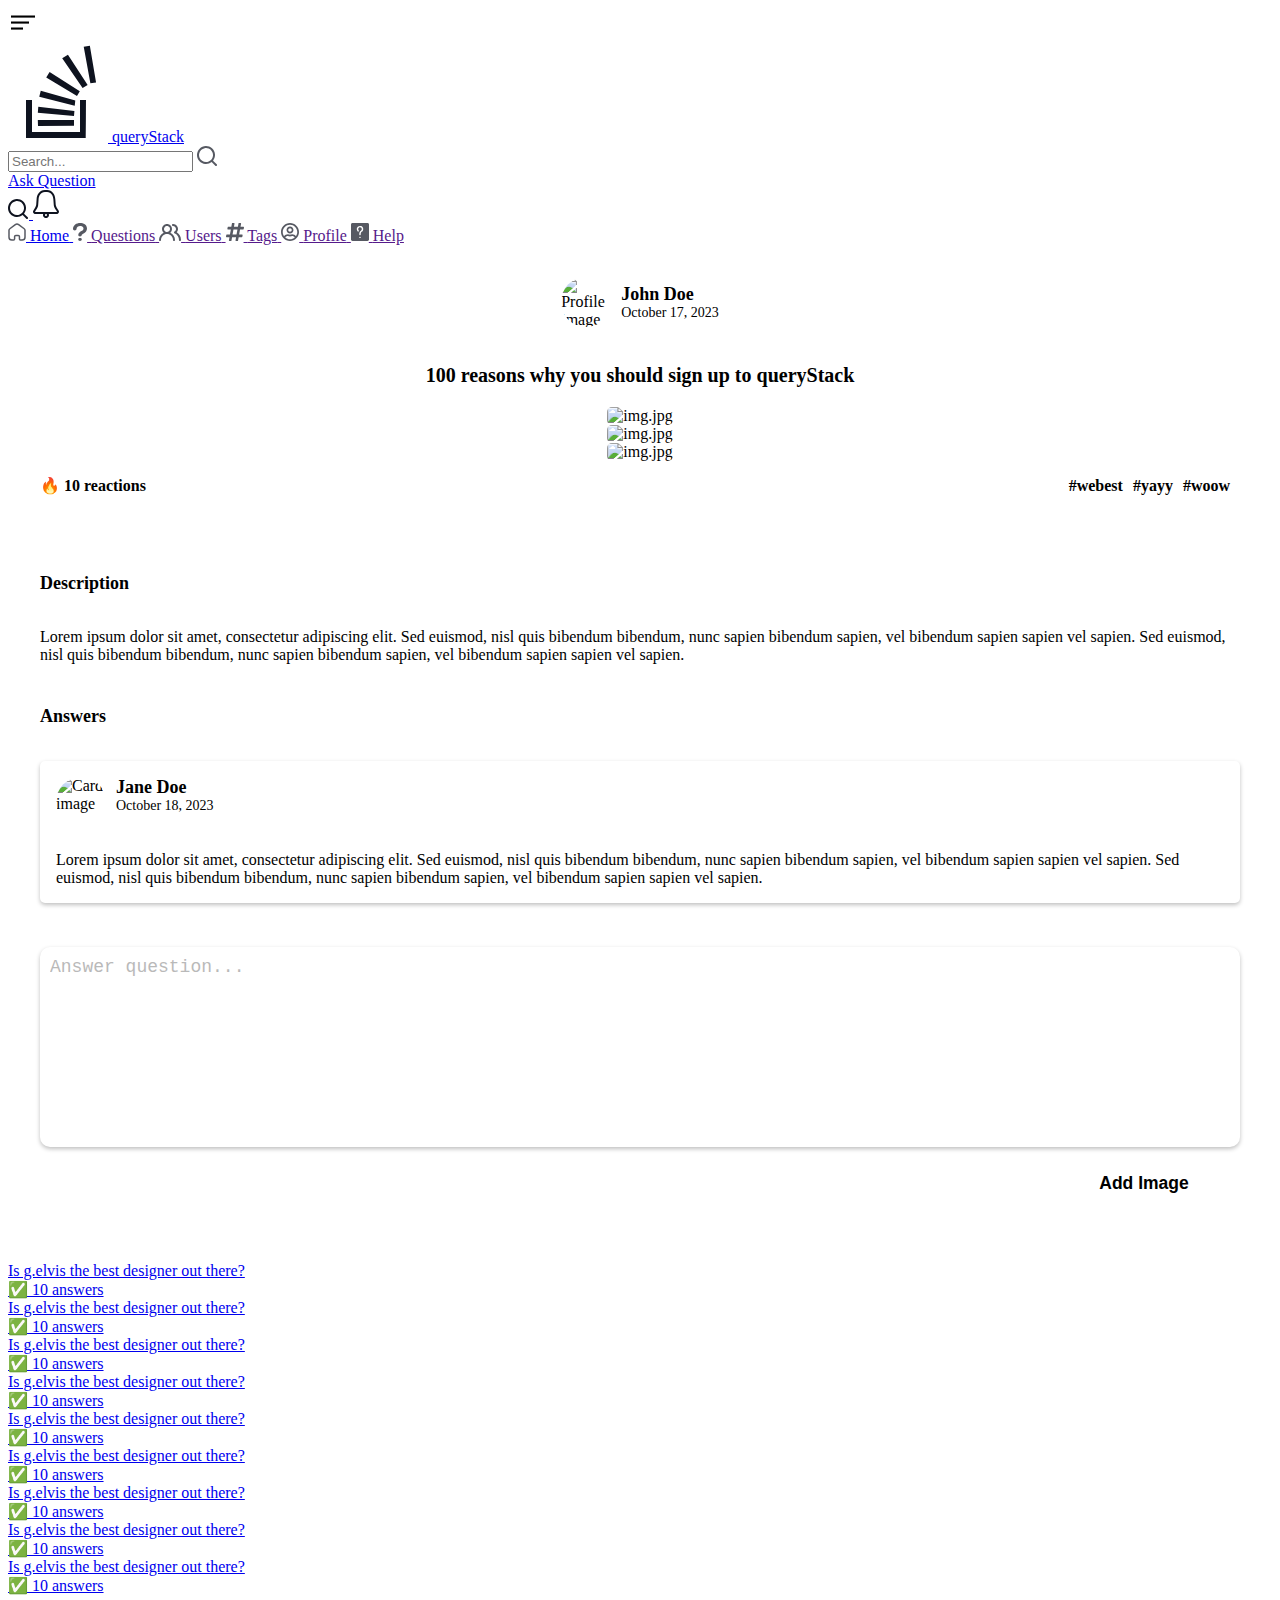
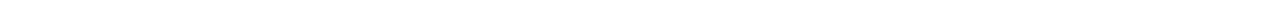
==== post_page/post_index.html @ f17fe9e3 "added some pop effect or something" ====
<!DOCTYPE html>
<html lang="en">
<head>
  <meta charset="UTF-8">
  <meta name="viewport" content="width=device-width, initial-scale=1.0">
  <title>Post Page</title>
  <link rel="stylesheet" href="css/post_style.css">
</head>
<body>
    <nav>
        <div class="nav-container">
            <section>
                <a href="#" class="hamburger" aria-controls="menu" aria-expanded="false">
                    <svg class="hamburger" viewBox="0 0 100 100" width="30">
                        <rect class="line top" width="80" height="7" x="10" y="25"></rect>
                        <rect class="line middle" width="60" height="7" x="10" y="45"></rect>
                        <rect class="line bottom" width="40" height="7" x="10" y="65"></rect>
                    </svg>
                </a>

                <div class="brand-name">
                    <a href="#">
                        <svg xmlns="http://www.w3.org/2000/svg" x="0px" y="0px" width="100" height="100" viewBox="0,0,256,256">
                            <g fill="#0E131F" fill-rule="evenodd" stroke="none" stroke-width="1" stroke-linecap="butt" stroke-linejoin="miter" stroke-miterlimit="10" stroke-dasharray="" stroke-dashoffset="0" font-family="none" font-weight="none" font-size="none" text-anchor="none" style="mix-blend-mode: normal"><g transform="scale(5.12,5.12)"><path d="M40.92578,1.89063l-3.06641,0.52734l3.32813,18.20703l2.84375,-0.37109zM29.96875,6.35156l-2.86719,1.72656l10.19922,14.95703l2.51953,-1.55469zM20.79688,15.03125l-1.68359,2.67188l15.38672,9.29688l1.40234,-2.42187zM16.375,24.40234l-0.74609,3l17.73047,4.49219l0.28125,-2.69141zM9,29v18.98438l29.90234,0.01563v-0.01562c0.03125,0 0.09766,-18.98437 0.09766,-18.98437h-3v16h-24v-16zM15.15234,32.35547l-0.25,2.98438l18.09766,1.66016l0.20313,-2.5zM14.90234,39l0.09766,3l18,-0.07031v-2.92969z"></path></g></g>
                        </svg>
                        <span>queryStack</span>
                    </a>
                </div>
                <div class="search-bar">
                    <input type="search" name="search" id="search" placeholder="Search...">
                    <svg xmlns="http://www.w3.org/2000/svg" width="21" height="20" viewBox="0 0 21 20" fill="none">
                        <path d="M19.7309 18.3109L16.0209 14.6309C17.461 12.8353 18.1584 10.5562 17.9697 8.2622C17.781 5.9682 16.7206 3.83368 15.0064 2.29754C13.2923 0.761407 11.0547 -0.0595894 8.75382 0.00337096C6.45294 0.0663314 4.26362 1.00846 2.63604 2.63604C1.00846 4.26362 0.0663314 6.45294 0.00337096 8.75382C-0.0595894 11.0547 0.761407 13.2923 2.29754 15.0064C3.83368 16.7206 5.9682 17.781 8.2622 17.9697C10.5562 18.1584 12.8353 17.461 14.6309 16.0209L18.3109 19.7009C18.4039 19.7946 18.5145 19.869 18.6363 19.9198C18.7582 19.9706 18.8889 19.9967 19.0209 19.9967C19.1529 19.9967 19.2836 19.9706 19.4055 19.9198C19.5273 19.869 19.6379 19.7946 19.7309 19.7009C19.9111 19.5144 20.0119 19.2652 20.0119 19.0059C20.0119 18.7466 19.9111 18.4974 19.7309 18.3109ZM9.0209 16.0209C7.63643 16.0209 6.28305 15.6104 5.13191 14.8412C3.98076 14.072 3.08356 12.9788 2.55374 11.6997C2.02393 10.4206 1.88531 9.01314 2.1554 7.65527C2.4255 6.2974 3.09219 5.05012 4.07115 4.07115C5.05012 3.09219 6.2974 2.4255 7.65527 2.1554C9.01314 1.88531 10.4206 2.02393 11.6997 2.55374C12.9788 3.08356 14.072 3.98076 14.8412 5.13191C15.6104 6.28305 16.0209 7.63643 16.0209 9.0209C16.0209 10.8774 15.2834 12.6579 13.9706 13.9706C12.6579 15.2834 10.8774 16.0209 9.0209 16.0209Z" fill="#0E131F" fill-opacity="0.7"/>
                      </svg>
                </div>
            </section>

            <section>
                <div class="ask-question">
                    <a href="#">Ask Question</a>
                </div>
                <a href="#" class="search-icon">
                    <svg xmlns="http://www.w3.org/2000/svg" width="21" height="20" viewBox="0 0 21 20" fill="none">
                        <path d="M19.7309 18.3109L16.0209 14.6309C17.461 12.8353 18.1584 10.5562 17.9697 8.2622C17.781 5.9682 16.7206 3.83368 15.0064 2.29754C13.2923 0.761407 11.0547 -0.0595894 8.75382 0.00337096C6.45294 0.0663314 4.26362 1.00846 2.63604 2.63604C1.00846 4.26362 0.0663314 6.45294 0.00337096 8.75382C-0.0595894 11.0547 0.761407 13.2923 2.29754 15.0064C3.83368 16.7206 5.9682 17.781 8.2622 17.9697C10.5562 18.1584 12.8353 17.461 14.6309 16.0209L18.3109 19.7009C18.4039 19.7946 18.5145 19.869 18.6363 19.9198C18.7582 19.9706 18.8889 19.9967 19.0209 19.9967C19.1529 19.9967 19.2836 19.9706 19.4055 19.9198C19.5273 19.869 19.6379 19.7946 19.7309 19.7009C19.9111 19.5144 20.0119 19.2652 20.0119 19.0059C20.0119 18.7466 19.9111 18.4974 19.7309 18.3109ZM9.0209 16.0209C7.63643 16.0209 6.28305 15.6104 5.13191 14.8412C3.98076 14.072 3.08356 12.9788 2.55374 11.6997C2.02393 10.4206 1.88531 9.01314 2.1554 7.65527C2.4255 6.2974 3.09219 5.05012 4.07115 4.07115C5.05012 3.09219 6.2974 2.4255 7.65527 2.1554C9.01314 1.88531 10.4206 2.02393 11.6997 2.55374C12.9788 3.08356 14.072 3.98076 14.8412 5.13191C15.6104 6.28305 16.0209 7.63643 16.0209 9.0209C16.0209 10.8774 15.2834 12.6579 13.9706 13.9706C12.6579 15.2834 10.8774 16.0209 9.0209 16.0209Z" fill="#0E131F" fill-opacity="1"/>
                    </svg>
                </a>
                <a class="notification">
                    <svg xmlns="http://www.w3.org/2000/svg" width="26" height="29" viewBox="0 0 26 29" fill="none">
                        <path d="M25.5698 20.49C25.2898 19.99 24.9498 19.49 24.5698 18.96C23.6656 17.8308 23.0388 16.5053 22.7398 15.09L22.3198 9.19C22.0698 4.62 19.3998 0 14.0898 0H11.8698C6.55981 0 3.86981 4.62 3.59981 9.18L3.17981 15.09C2.88211 16.5179 2.25551 17.8567 1.34981 19C1.00981 19.52 0.669807 20 0.439807 20.45C0.192965 20.7813 0.0434676 21.1749 0.00813456 21.5865C-0.0271985 21.9982 0.0530346 22.4115 0.239807 22.78C0.457718 23.167 0.778744 23.486 1.16715 23.7013C1.55557 23.9167 1.99613 24.0201 2.43981 24H10.1598C9.99534 24.4531 9.94249 24.9392 10.0057 25.4171C10.069 25.895 10.2465 26.3506 10.5231 26.7454C10.7998 27.1401 11.1675 27.4624 11.5952 27.6849C12.0228 27.9074 12.4978 28.0235 12.9798 28.0235C13.4619 28.0235 13.9368 27.9074 14.3645 27.6849C14.7921 27.4624 15.1598 27.1401 15.4365 26.7454C15.7132 26.3506 15.8906 25.895 15.9539 25.4171C16.0171 24.9392 15.9643 24.4531 15.7998 24H23.5198C23.9676 24.0163 24.411 23.9069 24.7998 23.6842C25.1886 23.4615 25.5073 23.1344 25.7198 22.74C25.9067 22.3882 25.9917 21.9912 25.9652 21.5936C25.9387 21.1961 25.8018 20.8139 25.5698 20.49ZM13.9798 25C13.9798 25.1978 13.9212 25.3911 13.8113 25.5556C13.7014 25.72 13.5452 25.8482 13.3625 25.9239C13.1798 25.9996 12.9787 26.0194 12.7847 25.9808C12.5907 25.9422 12.4126 25.847 12.2727 25.7071C12.1328 25.5673 12.0376 25.3891 11.999 25.1951C11.9604 25.0011 11.9802 24.8 12.0559 24.6173C12.1316 24.4346 12.2598 24.2784 12.4242 24.1685C12.5887 24.0586 12.782 24 12.9798 24C13.245 24 13.4994 24.1054 13.6869 24.2929C13.8745 24.4804 13.9798 24.7348 13.9798 25ZM23.9798 21.83C23.9798 21.91 23.8098 22 23.5598 22H2.43981C2.18981 22 2.05981 21.91 2.01981 21.83C1.97981 21.75 2.01981 21.64 2.11981 21.48C2.38981 21.02 2.69981 20.54 3.01981 20.06C4.01981 18.62 5.01981 16.98 5.16981 15.23L5.59981 9.32C5.80981 5.94 7.57981 2 11.8698 2H14.0898C18.3798 2 20.1498 5.94 20.3598 9.33L20.7898 15.23C20.9098 17 21.9798 18.62 22.9798 20.06C23.2998 20.54 23.6098 21.06 23.9298 21.57C23.9616 21.6043 23.9832 21.6469 23.9921 21.6928C24.0009 21.7388 23.9966 21.7863 23.9798 21.83Z" fill="#0E131F"/>
                    </svg>
                </a>
                <a href="#" class="avatar">
                    <img src="./img/avatar.svg" alt="">
                </a>
            </section>
            
        </div>
    </nav>

    <div class="wrapper">
        <aside class="left">
            <a href="#" class="ele-container">
                <svg xmlns="http://www.w3.org/2000/svg" width="18" height="18" viewBox="0 0 18 18" fill="none">
                    <path d="M6.60608 16.0171V13.5637C6.60606 12.9397 7.14157 12.4327 7.80506 12.4285H10.2354C10.9021 12.4285 11.4425 12.9367 11.4425 13.5637V16.0247C11.4424 16.5546 11.892 16.9876 12.4552 17H14.0754C15.6906 17 17 15.7685 17 14.2495V7.27027C16.9914 6.67266 16.693 6.11148 16.1899 5.74643L10.6486 1.54824C9.67784 0.817253 8.29786 0.817253 7.32709 1.54824L1.81013 5.75405C1.30506 6.11762 1.00622 6.67973 1 7.27789V14.2495C1 15.7685 2.30937 17 3.92456 17H5.54481C6.12198 17 6.58987 16.56 6.58987 16.0171" stroke="#0E131F" stroke-opacity="0.7" stroke-width="1.5" stroke-linecap="round" stroke-linejoin="round"/>
                </svg>
                <span>Home</span>
            </a>
            <a href="" class="ele-container">
                <svg xmlns="http://www.w3.org/2000/svg" width="14" height="18" viewBox="0 0 14 18" fill="none">
                    <path d="M5.1975 16.4606C5.1975 16.8689 5.38741 17.2605 5.72544 17.5491C6.06347 17.8378 6.52195 18 7 18C7.47805 18 7.93653 17.8378 8.27456 17.5491C8.61259 17.2605 8.8025 16.8689 8.8025 16.4606C8.8025 16.2585 8.75588 16.0583 8.66529 15.8716C8.57471 15.6848 8.44194 15.5151 8.27456 15.3722C8.10718 15.2292 7.90848 15.1158 7.68979 15.0385C7.4711 14.9611 7.23671 14.9213 7 14.9213C6.76329 14.9213 6.5289 14.9611 6.31021 15.0385C6.09152 15.1158 5.89282 15.2292 5.72544 15.3722C5.55806 15.5151 5.42529 15.6848 5.33471 15.8716C5.24412 16.0583 5.1975 16.2585 5.1975 16.4606ZM10.1763 10.65C12.712 9.45732 14 7.72816 14 5.51179C14 1.70525 10.4842 0 7 0C3.60675 0 0 2.10578 0 6.00947C0 6.40584 0.184374 6.78597 0.512563 7.06625C0.840752 7.34653 1.28587 7.50399 1.75 7.50399C2.21413 7.50399 2.65925 7.34653 2.98744 7.06625C3.31563 6.78597 3.5 6.40584 3.5 6.00947C3.5 3.93358 5.31475 2.98904 7 2.98904C8.30725 2.98904 10.5 3.31634 10.5 5.51179C10.5 6.29044 10.2603 7.1991 8.48925 8.03305C7.28525 8.59648 5.25 10.0596 5.25 11.9562C5.25 12.3525 5.43437 12.7327 5.76256 13.0129C6.09075 13.2932 6.53587 13.4507 7 13.4507C7.46413 13.4507 7.90925 13.2932 8.23744 13.0129C8.56563 12.7327 8.75 12.3525 8.75 11.9562C8.75 11.6782 9.44125 10.9952 10.1763 10.65Z" fill="#0E131F" fill-opacity="0.7"/>
                </svg>
                <span>Questions</span>
            </a>
            <a href="" class="ele-container">
                <svg xmlns="http://www.w3.org/2000/svg" width="22" height="17" viewBox="0 0 22 17" fill="none">
                    <path d="M11.3 8.72C11.8336 8.25813 12.2616 7.68688 12.5549 7.04502C12.8482 6.40316 13 5.70571 13 5C13 3.67392 12.4732 2.40215 11.5355 1.46447C10.5979 0.526784 9.32608 1.78911e-07 8 1.78911e-07C6.67392 1.78911e-07 5.40215 0.526784 4.46447 1.46447C3.52678 2.40215 3 3.67392 3 5C2.99999 5.70571 3.1518 6.40316 3.44513 7.04502C3.73845 7.68688 4.16642 8.25813 4.7 8.72C3.30014 9.35388 2.11247 10.3775 1.27898 11.6685C0.445495 12.9596 0.00147185 14.4633 0 16C0 16.2652 0.105357 16.5196 0.292893 16.7071C0.48043 16.8946 0.734784 17 1 17C1.26522 17 1.51957 16.8946 1.70711 16.7071C1.89464 16.5196 2 16.2652 2 16C2 14.4087 2.63214 12.8826 3.75736 11.7574C4.88258 10.6321 6.4087 10 8 10C9.5913 10 11.1174 10.6321 12.2426 11.7574C13.3679 12.8826 14 14.4087 14 16C14 16.2652 14.1054 16.5196 14.2929 16.7071C14.4804 16.8946 14.7348 17 15 17C15.2652 17 15.5196 16.8946 15.7071 16.7071C15.8946 16.5196 16 16.2652 16 16C15.9985 14.4633 15.5545 12.9596 14.721 11.6685C13.8875 10.3775 12.6999 9.35388 11.3 8.72ZM8 8C7.40666 8 6.82664 7.82405 6.33329 7.49441C5.83994 7.16476 5.45542 6.69623 5.22836 6.14805C5.0013 5.59987 4.94189 4.99667 5.05764 4.41473C5.1734 3.83279 5.45912 3.29824 5.87868 2.87868C6.29824 2.45912 6.83279 2.1734 7.41473 2.05764C7.99667 1.94189 8.59987 2.0013 9.14805 2.22836C9.69623 2.45542 10.1648 2.83994 10.4944 3.33329C10.8241 3.82664 11 4.40666 11 5C11 5.79565 10.6839 6.55871 10.1213 7.12132C9.55871 7.68393 8.79565 8 8 8ZM17.74 8.32C18.38 7.59933 18.798 6.70905 18.9438 5.75634C19.0896 4.80362 18.9569 3.82907 18.5618 2.95C18.1666 2.07093 17.5258 1.3248 16.7165 0.801423C15.9071 0.27805 14.9638 -0.0002576 14 1.78911e-07C13.7348 1.78911e-07 13.4804 0.105357 13.2929 0.292893C13.1054 0.48043 13 0.734784 13 1C13 1.26522 13.1054 1.51957 13.2929 1.70711C13.4804 1.89464 13.7348 2 14 2C14.7956 2 15.5587 2.31607 16.1213 2.87868C16.6839 3.44129 17 4.20435 17 5C16.9986 5.52524 16.8593 6.0409 16.5961 6.49542C16.3328 6.94994 15.9549 7.32738 15.5 7.59C15.3517 7.67552 15.2279 7.79766 15.1404 7.94474C15.0528 8.09182 15.0045 8.2589 15 8.43C14.9958 8.59976 15.0349 8.7678 15.1137 8.91826C15.1924 9.06872 15.3081 9.19665 15.45 9.29L15.84 9.55L15.97 9.62C17.1754 10.1917 18.1923 11.096 18.901 12.2263C19.6096 13.3566 19.9805 14.6659 19.97 16C19.97 16.2652 20.0754 16.5196 20.2629 16.7071C20.4504 16.8946 20.7048 17 20.97 17C21.2352 17 21.4896 16.8946 21.6771 16.7071C21.8646 16.5196 21.97 16.2652 21.97 16C21.9782 14.4654 21.5938 12.9543 20.8535 11.6101C20.1131 10.2659 19.0413 9.13331 17.74 8.32Z" fill="#0E131F" fill-opacity="0.7"/>
                </svg>
                <span>Users</span>
            </a>
            <a href="" class="ele-container">
                <svg xmlns="http://www.w3.org/2000/svg" width="18" height="18" viewBox="0 0 18 18" fill="none">
                    <path d="M17.7054 6.03116L17.9924 4.42402C18.0451 4.12851 17.8179 3.85714 17.5177 3.85714H14.512L15.0995 0.566879C15.1523 0.271366 14.9251 0 14.6249 0H12.9923C12.8792 2.0558e-06 12.7696 0.0398167 12.6828 0.112472C12.5961 0.185128 12.5376 0.285993 12.5177 0.397406L11.8999 3.85714H7.93688L8.52441 0.566879C8.5772 0.271366 8.34999 0 8.04978 0H6.41724C6.30407 2.0558e-06 6.1945 0.0398167 6.10773 0.112472C6.02095 0.185128 5.9625 0.285993 5.94261 0.397406L5.32479 3.85714H2.14682C2.03365 3.85714 1.92408 3.89696 1.83731 3.96961C1.75054 4.04227 1.69209 4.14313 1.6722 4.25455L1.3852 5.86169C1.33245 6.1572 1.55966 6.42857 1.85983 6.42857H4.86559L3.94723 11.5714H0.769263C0.656088 11.5714 0.546521 11.6112 0.459747 11.6839C0.372974 11.7566 0.314524 11.8574 0.294634 11.9688L0.00763835 13.576C-0.0451161 13.8715 0.182094 14.1429 0.482268 14.1429H3.48803L2.90049 17.4331C2.84774 17.7286 3.07495 18 3.37512 18H5.00766C5.12083 18 5.2304 17.9602 5.31717 17.8875C5.40395 17.8149 5.4624 17.714 5.48229 17.6026L6.10015 14.1429H10.0631L9.47559 17.4331C9.4228 17.7286 9.65001 18 9.95022 18H11.5828C11.6959 18 11.8055 17.9602 11.8923 17.8875C11.979 17.8149 12.0375 17.714 12.0574 17.6026L12.6752 14.1429H15.8532C15.9664 14.1428 16.0759 14.103 16.1627 14.0304C16.2495 13.9577 16.3079 13.8569 16.3278 13.7454L16.6148 12.1383C16.6676 11.8428 16.4403 11.5714 16.1402 11.5714H13.1344L14.0528 6.42857H17.2307C17.3439 6.42857 17.4535 6.38875 17.5403 6.3161C17.627 6.24344 17.6855 6.14258 17.7054 6.03116ZM10.5223 11.5714H6.55935L7.47772 6.42857H11.4407L10.5223 11.5714Z" fill="#0E131F" fill-opacity="0.7"/>
                </svg>
                <span>Tags</span>
            </a>
            <a href="" class="ele-container">
                <svg xmlns="http://www.w3.org/2000/svg" width="18" height="18" viewBox="0 0 18 18" fill="none">
                    <path d="M9 3.48387C7.07661 3.48387 5.51613 5.04435 5.51613 6.96774C5.51613 8.89113 7.07661 10.4516 9 10.4516C10.9234 10.4516 12.4839 8.89113 12.4839 6.96774C12.4839 5.04435 10.9234 3.48387 9 3.48387ZM9 8.70968C8.03831 8.70968 7.25806 7.92944 7.25806 6.96774C7.25806 6.00605 8.03831 5.22581 9 5.22581C9.96169 5.22581 10.7419 6.00605 10.7419 6.96774C10.7419 7.92944 9.96169 8.70968 9 8.70968ZM9 0C4.02823 0 0 4.02823 0 9C0 13.9718 4.02823 18 9 18C13.9718 18 18 13.9718 18 9C18 4.02823 13.9718 0 9 0ZM9 16.2581C7.19637 16.2581 5.54879 15.594 4.27863 14.5016C4.81935 13.6669 5.74476 13.1008 6.80444 13.0681C7.55927 13.3004 8.27782 13.4165 9 13.4165C9.72218 13.4165 10.4407 13.304 11.1956 13.0681C12.2552 13.1044 13.1806 13.6669 13.7214 14.5016C12.4512 15.594 10.8036 16.2581 9 16.2581ZM14.9044 13.206C14.019 12.0665 12.6508 11.3226 11.0903 11.3226C10.7202 11.3226 10.1468 11.671 9 11.671C7.85685 11.671 7.27984 11.3226 6.90968 11.3226C5.35282 11.3226 3.98468 12.0665 3.09556 13.206C2.24637 12.0194 1.74194 10.5677 1.74194 9C1.74194 4.99718 4.99718 1.74194 9 1.74194C13.0028 1.74194 16.2581 4.99718 16.2581 9C16.2581 10.5677 15.7536 12.0194 14.9044 13.206Z" fill="#0E131F" fill-opacity="0.7"/>
                </svg>
                <span>Profile</span>
            </a>
            <a href="" class="ele-container">
                <svg xmlns="http://www.w3.org/2000/svg" width="18" height="18" viewBox="0 0 18 18" fill="none">
                    <path d="M16.56 0H1.44C1.05809 0 0.691819 0.151714 0.421766 0.421766C0.151714 0.691819 0 1.05809 0 1.44V16.56C0 16.9419 0.151714 17.3082 0.421766 17.5782C0.691819 17.8483 1.05809 18 1.44 18H16.56C16.9419 18 17.3082 17.8483 17.5782 17.5782C17.8483 17.3082 18 16.9419 18 16.56V1.44C18 1.05809 17.8483 0.691819 17.5782 0.421766C17.3082 0.151714 16.9419 0 16.56 0ZM9.00144 15.12C8.81048 15.12 8.62735 15.0441 8.49232 14.9091C8.3573 14.7741 8.28144 14.591 8.28144 14.4C8.28144 14.209 8.3573 14.0259 8.49232 13.8909C8.62735 13.7559 8.81048 13.68 9.00144 13.68C9.1924 13.68 9.37553 13.7559 9.51056 13.8909C9.64558 14.0259 9.72144 14.209 9.72144 14.4C9.72144 14.591 9.64558 14.7741 9.51056 14.9091C9.37553 15.0441 9.1924 15.12 9.00144 15.12ZM10.7201 8.86248C10.4132 9.05538 10.1605 9.32322 9.98582 9.64078C9.81111 9.95834 9.72012 10.3152 9.72144 10.6776V11.52C9.72144 11.711 9.64558 11.8941 9.51056 12.0291C9.37553 12.1641 9.1924 12.24 9.00144 12.24C8.81048 12.24 8.62735 12.1641 8.49232 12.0291C8.3573 11.8941 8.28144 11.711 8.28144 11.52V10.6776C8.28144 9.43776 8.90568 8.30376 9.95184 7.64424C10.5674 7.25544 11.0326 6.4296 10.6819 5.46048C10.596 5.22641 10.4602 5.01384 10.2839 4.83753C10.1076 4.66123 9.89503 4.52541 9.66096 4.43952C8.86104 4.15008 8.26272 4.44384 7.97616 4.64544C7.73822 4.81106 7.54362 5.0315 7.40879 5.28814C7.27395 5.54478 7.20283 5.8301 7.20144 6.12C7.20144 6.59376 7.39368 7.05744 7.72848 7.39296C7.86349 7.52797 7.93933 7.71107 7.93933 7.902C7.93933 8.09293 7.86349 8.27603 7.72848 8.41104C7.59347 8.54605 7.41037 8.62189 7.21944 8.62189C7.02851 8.62189 6.84541 8.54605 6.7104 8.41104C6.10478 7.80208 5.76379 6.97883 5.76144 6.12C5.76144 5.0688 6.28056 4.07664 7.1496 3.4668C8.02656 2.85192 9.1188 2.71296 10.1506 3.0852C10.583 3.24384 10.9757 3.49477 11.3013 3.82054C11.627 4.14631 11.8778 4.5391 12.0362 4.9716C12.5669 6.43824 12.0254 8.0388 10.7201 8.86248Z" fill="#0E131F" fill-opacity="0.7"/>
                  </svg>
                <span>Help</span>
            </a>
        </aside>
        <main>
            <section class="feed-container">
                <div class="profile-container">
                  <img src="img/avatar.svg" alt="Profile image" class="profile-image">
                  <div class="profile-text">
                    <p class="profile-name">John Doe</p>
                    <p class="profile-date">October 17, 2023</p>
                  </div>
                </div>
                <h2 class="feed-title">100 reasons why you should sign up to queryStack</h2>
<!-- ------------------------------GALLERY------------------------------------------------ -->
            <div class="image-gallery">
                <div class="image-box">
                <img src="img/img-5.jpg" alt="img.jpg" />
                </div>
                <div class="image-box">
                <img src="img/img-2.jpg" alt="img.jpg" />
                </div>
                <div class="image-box">
                <img src="img/img-12.jpg" alt="img.jpg" />
                </div>
            </div>
            
            <!-- The Modal -->
            <div id="myModal" class="modal">
                <span class="close">&times;</span>
                <img class="modal-content" id="img01">
                <div id="caption"></div>
            </div>
 <!-- ----------------------------gALLERY ENDS---------------------------------------------- -->
                <div class="text-container">
                  <div class="reaction-container">
                    <p class="reaction-text">🔥 10 reactions</p>
                    <div class="reaction-tags">
                      <p class="reaction-tag">#webest</p>
                      <p class="reaction-tag">#yayy</p>
                      <p class="reaction-tag">#woow</p>
                    </div>
                  </div>
                  <h3 class="description-title">Description</h3>
                  <p class="description-text">Lorem ipsum dolor sit amet, consectetur adipiscing elit. Sed euismod, nisl quis bibendum bibendum, nunc sapien bibendum sapien, vel bibendum sapien sapien vel sapien. Sed euismod, nisl quis bibendum bibendum, nunc sapien bibendum sapien, vel bibendum sapien sapien vel sapien.</p>
                  <h3 class="answer-title">Answers</h3>
                  <div class="card">
                    <div class="card-user">
                        <img src="img/avatar.svg" alt="Card image" class="card-image">
                        <div class="card__user-text">
                            <p class="card-name">Jane Doe</p>
                            <p class="card-date">October 18, 2023</p>
                        </div>
                    </div>
                    <div class="card-text">
                      <p class="card-description">Lorem ipsum dolor sit amet, consectetur adipiscing elit. Sed euismod, nisl quis bibendum bibendum, nunc sapien bibendum sapien, vel bibendum sapien sapien vel sapien. Sed euismod, nisl quis bibendum bibendum, nunc sapien bibendum sapien, vel bibendum sapien sapien vel sapien.</p>
                    </div>
                    
                  </div>
                  <form class="message-form">
                    <textarea class="message-input" placeholder="Answer question..."></textarea>
                    <div class="button__gap">
                        <button class="message-button">Post Answer</button>
                        <button class="message-button add-image">Add Image</button>    
                    </div>
                  </form>
                </div>
            </section>
        </main>

        <aside class="right">
            <div class="right-wrapper">

                <a href="#" class="recent-post">
                    <span>Is g.elvis the best designer out there?</span>

                    <div class="answers">
                        ✅ 10 answers
                    </div>

                </a>

                <a href="#" class="recent-post">
                    <span>Is g.elvis the best designer out there?</span>

                    <div class="answers">
                        ✅ 10 answers
                    </div>

                </a>

                <a href="#" class="recent-post">
                    <span>Is g.elvis the best designer out there?</span>

                    <div class="answers">
                        ✅ 10 answers
                    </div>

                </a>

                <a href="#" class="recent-post">
                    <span>Is g.elvis the best designer out there?</span>

                    <div class="answers">
                        ✅ 10 answers
                    </div>

                </a>

                <a href="#" class="recent-post">
                    <span>Is g.elvis the best designer out there?</span>

                    <div class="answers">
                        ✅ 10 answers
                    </div>

                </a>
                <a href="#" class="recent-post">
                    <span>Is g.elvis the best designer out there?</span>

                    <div class="answers">
                        ✅ 10 answers
                    </div>

                </a>

                <a href="#" class="recent-post">
                    <span>Is g.elvis the best designer out there?</span>

                    <div class="answers">
                        ✅ 10 answers
                    </div>

                </a>

                <a href="#" class="recent-post">
                    <span>Is g.elvis the best designer out there?</span>

                    <div class="answers">
                        ✅ 10 answers
                    </div>

                </a>

                <a href="#" class="recent-post">
                    <span>Is g.elvis the best designer out there?</span>

                    <div class="answers">
                        ✅ 10 answers
                    </div>

                </a>
            </div>
        </aside>
    </div>
    
<script src="../new-design/app.js"></script>
<script src="./js/post_script.js"></script>
<script src="./js/popup.js"></script>

</body>
</html>
---- post_page/css/post_style.css ----
/* Styles for the Post Page */
@import url("new_design.css");
@import url("gallery.css");
@import url("popup.css");

/* @import url("../../new-design/style.css"); */

/* -------------------CODE FOR POST-------------------------- */
.feed-container {
    display: flex;
    flex-direction: column;
    justify-content: center;
    align-items: center;
    border-radius: 0.5rem;
    padding: 2rem;
    background-color: white;
    margin: 0 auto;
    max-width: 1200px;
    height: 100%;
  }
  
  .profile-container {
    display: flex;
    align-items: center;
    margin-bottom: 20px;
  }
  
  .profile-image {
    width: 50px;
    height: 50px;
    border-radius: 50%;
    margin-right: 10px;
  }
  
  .profile-text {
    display: flex;
    flex-direction: column;

    font-family: var(--poppins);

  }
  
  .profile-name {
    font-weight: bold;
    font-size: 18px;
    margin: 0;
  }
  
  .profile-date {
    font-size: 14px;
    margin: 0;
    font-family: var(--poppins);

  }
  
  .feed-title {
    font-family: var(--poppins);
    font-weight: bold;
    font-size: 2.5ch;
    text-align: left;
    margin-bottom: 20px;
  }
  
  
  .text-container {
    font-family: var(--plus-jakarta);
    text-align: left;
    display: flex;
    flex-direction: column;
    gap: 1.5rem;
  }
  
  .reaction-container {
    font-family: var(--plus-jakarta);

    display: flex;
    justify-content: space-between;
    align-items: center;
    margin-bottom: 20px;
  }
  
  .reaction-text {
    font-family: var(--plus-jakarta);
    font-weight: bold;
    margin: 0;
  }
  
  .reaction-tags {
    display: flex;
    font-weight: bold;
  }
  
  .reaction-tag {
    margin-right: 10px;
  }
  
  .description-title {
    font-family: var(--poppins);

    font-weight: bold;
    font-size: 18px;
    margin-bottom: 10px;
  }
  
  .description-text {
    margin: 0;
    font-family: var(--plus-jakarta);

  }
  
  .answer-title {
    font-weight: bold;
    font-size: 18px;
    margin-bottom: 10px;
    font-family: var(--poppins);

  }
  
  .card {
    display: flex;
    flex-direction: column;
    gap: 1.5rem;
    padding: 1rem;
    box-shadow: 0px 2px 4px rgba(0, 0, 0, 0.25);
    border-radius: 5px;
    margin-bottom: 20px;
  }
  .card-user {
    display: flex;
    width: auto;
    background-size: contain;
  }
  .card-user img {
    width: 50px;
    height: 50px;
  }
  .card-image {
    width: 100px;
    height: 100px;
    border-radius: 50%;
    margin-right: 10px;
  }
  
  .card-text {
    display: flex;
    flex-direction: column;
    font-family: var(--plus-jakarta);

  }
  
  .card-name {
    font-weight: bold;
    font-size: 18px;
    margin: 0;
    font-family: var(--poppins);

  }
  
  .card-date {
    font-size: 14px;
    margin: 0;
    font-family: var(--poppins);

  }
  
  .card-description {
    margin: 0;
    font-family: var(--poppins);

  }
  
  .message-form {
    display: flex;
    flex-direction: column;
    margin-bottom: 20px;
  }
  
  .message-input {   
    font-size: 18px;
    border: none;
    overflow: auto;
    outline: none;

    -webkit-box-shadow: none;
    -moz-box-shadow: none;
    box-shadow: none;

    resize: none; /*remove the resize handle on the bottom right*/

    height: 180px;
    margin-bottom: 10px;
    padding: 10px;
    border: none;
    border-radius: 10px;
    resize: none;
    box-shadow: 0px 2px 4px rgba(0, 0, 0, 0.25);
    border-color: rgba(100, 175, 245, 0.281);


  }
  .message-input:focus {
    box-shadow: 0 0 0 2px rgba(64, 64, 85, 0.342);
  }
  .message-input::placeholder {
    opacity: 0.5;
  }
  
  .button__gap {
    display: flex;
    justify-content: space-between;
  }
  .message-button {
    background-color: var(--blue);
    width: 12rem;
    color: white;
    border: none;
    border-radius: 10px;
    padding: 1rem 2rem;
    cursor: pointer;
    transition: background-color 0.3s ease;
    font-size: 17.5px;
    font-weight: bold;
  }
  
  .message-button:hover {
    background-color: var(--blue-100);
  }

  .add-image {
    background-color: transparent;
    border: 1px solid var(--blue);
    color: var(--rich-black-750);
  }

/* body::-webkit-scrollbar {
  width: 0px;
} */

::-webkit-scrollbar {
  width: 10px;
}

::-webkit-scrollbar-track {
  background-color: #f1f1f1;
}

::-webkit-scrollbar-thumb {
  background-color: #888;
  border-radius: 5px;
}

::-webkit-scrollbar-thumb:hover {
  background-color: #555;
}
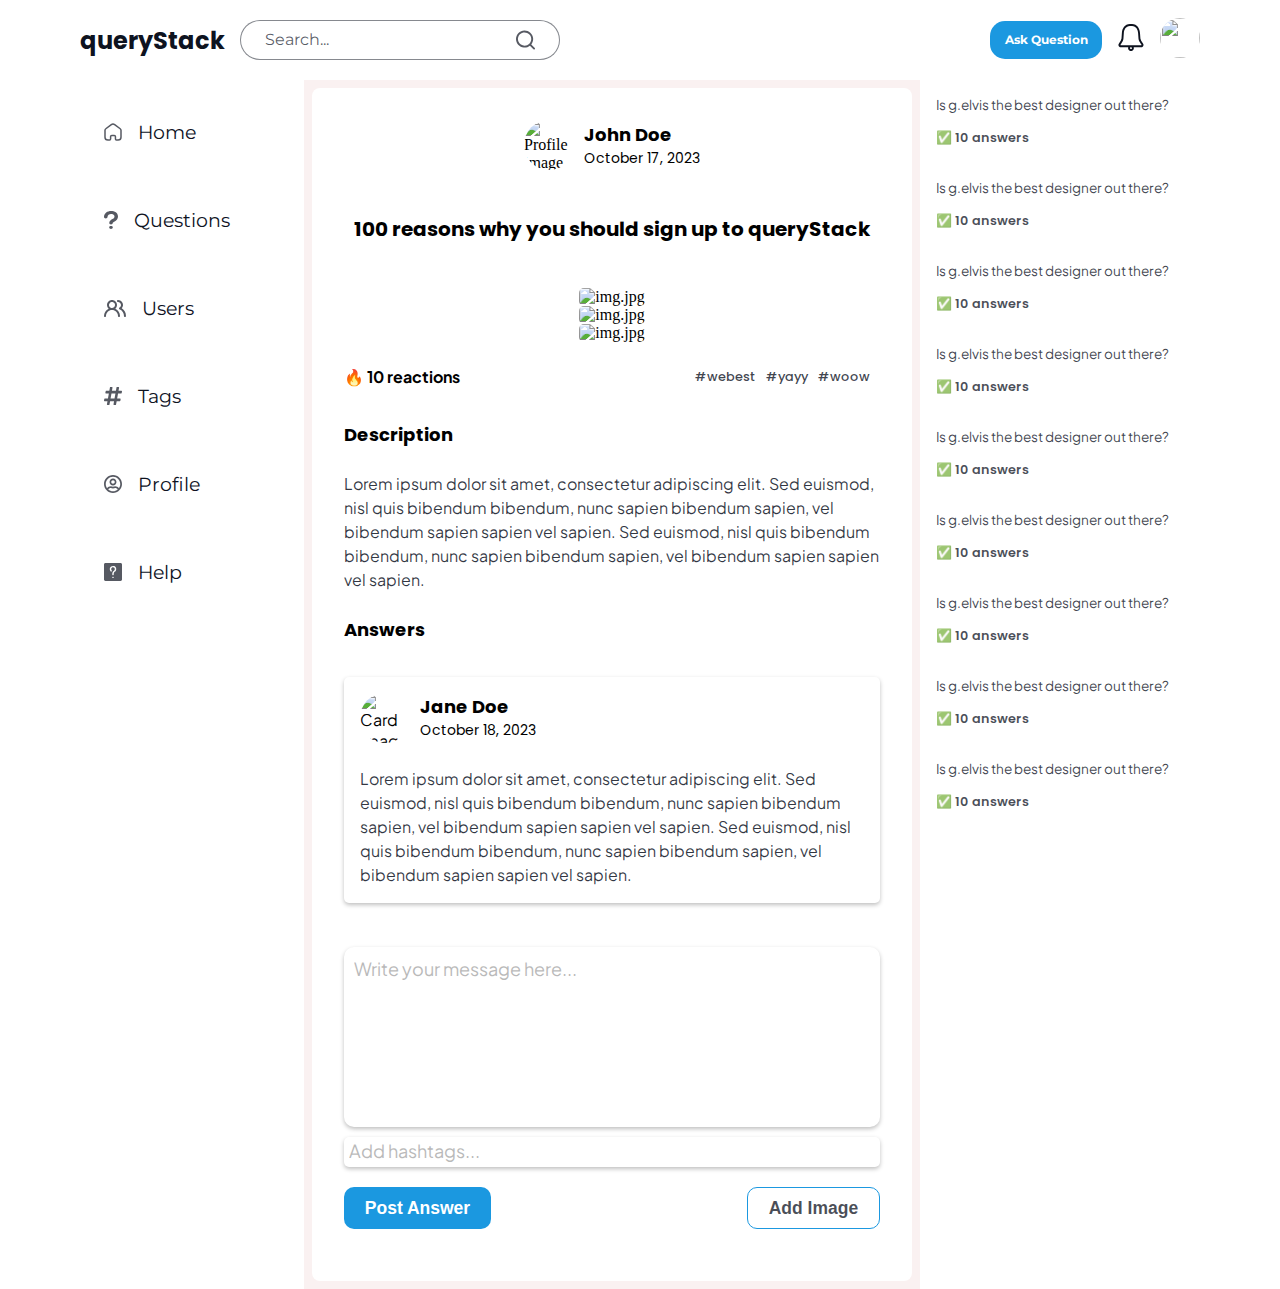
==== commit e895d0d1: "Merge branch 'main' of https://github.com/raidenkhan/queryStack_Frontend" ====
--- a/post_page/post_index.html
+++ b/post_page/post_index.html
@@ -150,13 +150,19 @@
                     </div>
                     
                   </div>
-                  <form class="message-form">
-                    <textarea class="message-input" placeholder="Answer question..."></textarea>
+         
+                    <form class="message-form">
+                    <textarea class="message-input" placeholder="Write your message here..."></textarea>
+                    <div class="hashtag-container">
+                        <ul class="hashtag-list"></ul>
+                        <input class="hashtag-input" placeholder="Add hashtags...">
+                    </div>
                     <div class="button__gap">
                         <button class="message-button">Post Answer</button>
                         <button class="message-button add-image">Add Image</button>    
                     </div>
-                  </form>
+                    </form>
+
                 </div>
             </section>
         </main>
@@ -250,6 +256,7 @@
 <script src="../new-design/app.js"></script>
 <script src="./js/post_script.js"></script>
 <script src="./js/popup.js"></script>
+<script src="./js/hashtag.js"></script>
 
 </body>
 </html>--- a/post_page/css/post_style.css
+++ b/post_page/css/post_style.css
@@ -1,6 +1,7 @@
 /* Styles for the Post Page */
 @import url("new_design.css");
-@import url("gallery.css");
+/* @import url("gallery.css"); */
+@import url("gallery_2.css");
 @import url("popup.css");
 
 /* @import url("../../new-design/style.css"); */
@@ -72,11 +73,10 @@
   
   .reaction-container {
     font-family: var(--plus-jakarta);
-
     display: flex;
     justify-content: space-between;
     align-items: center;
-    margin-bottom: 20px;
+    margin-bottom: 10px;
   }
   
   .reaction-text {
@@ -92,21 +92,24 @@
   
   .reaction-tag {
     margin-right: 10px;
+    color: var(--rich-black-800);
+    font-family: var(--poppins);
+    font-size: 0.8rem;
+    font-weight: 500;
   }
   
   .description-title {
     font-family: var(--poppins);
-
     font-weight: bold;
     font-size: 18px;
-    margin-bottom: 10px;
-  }
-  
-  .description-text {
-    margin: 0;
-    font-family: var(--plus-jakarta);
-
-  }
+    /* margin-bottom: 10px; */
+  }
+  
+  /* .description-text {
+    margin: 0;
+    font-family: var(--plus-jakarta);
+
+  } */
   
   .answer-title {
     font-weight: bold;
@@ -163,74 +166,153 @@
 
   }
   
-  .card-description {
-    margin: 0;
-    font-family: var(--poppins);
-
-  }
-  
-  .message-form {
-    display: flex;
-    flex-direction: column;
-    margin-bottom: 20px;
-  }
-  
-  .message-input {   
-    font-size: 18px;
-    border: none;
-    overflow: auto;
-    outline: none;
-
-    -webkit-box-shadow: none;
-    -moz-box-shadow: none;
-    box-shadow: none;
-
-    resize: none; /*remove the resize handle on the bottom right*/
-
-    height: 180px;
-    margin-bottom: 10px;
-    padding: 10px;
-    border: none;
-    border-radius: 10px;
-    resize: none;
-    box-shadow: 0px 2px 4px rgba(0, 0, 0, 0.25);
-    border-color: rgba(100, 175, 245, 0.281);
-
-
-  }
-  .message-input:focus {
-    box-shadow: 0 0 0 2px rgba(64, 64, 85, 0.342);
-  }
-  .message-input::placeholder {
-    opacity: 0.5;
-  }
-  
-  .button__gap {
-    display: flex;
-    justify-content: space-between;
-  }
+  .card-description,.description-text{
+    margin: 0;
+    font-weight: 400;
+    color: rgba(14, 19, 31, 0.85);
+    font-family: var(--plus-jakarta);
+    font-size: 1rem;
+    font-style: normal;
+    line-height: 1.5rem;
+  }
+  
+/* Your CSS code goes here */
+.message-form {
+  display: flex;
+  flex-direction: column;
+  margin-bottom: 20px;
+}
+
+.message-input {   
+  font-size: 18px;
+  border: none;
+  overflow: auto;
+  outline: none;
+  -webkit-box-shadow: none;
+  -moz-box-shadow: none;
+  box-shadow: none;
+  resize: none;
+  height: 180px;
+  margin-bottom: 10px;
+  padding: 10px;
+  border: none;
+  border-radius: 10px;
+  resize: none;
+  box-shadow: 0px 2px 4px rgba(0, 0, 0, 0.25);
+  border-color: rgba(100, 175, 245, 0.281);
+}
+
+.message-input:focus {
+  box-shadow: 0 0 0 2px rgba(64, 64, 85, 0.342);
+}
+
+.message-input::placeholder {
+  opacity: 0.5;
+  font-family: var(--plus-jakarta);
+}
+
+.button__gap {
+  display: flex;
+  justify-content: space-between;
+}
+
+.message-button {
+  background-color: var(--blue);
+  color: white;
+  border: none;
+  outline: none;
+  border-radius: 10px;
+  padding: 0.6rem 1.3rem;
+  cursor: pointer;
+  transition: background-color 0.3s ease;
+  font-size: 17.5px;
+  font-weight: bold;
+  width: fit-content;
+}
+
+@media screen and (max-width: 600px) {
   .message-button {
-    background-color: var(--blue);
-    width: 12rem;
-    color: white;
-    border: none;
-    border-radius: 10px;
-    padding: 1rem 2rem;
-    cursor: pointer;
-    transition: background-color 0.3s ease;
-    font-size: 17.5px;
-    font-weight: bold;
-  }
-  
-  .message-button:hover {
-    background-color: var(--blue-100);
-  }
-
-  .add-image {
-    background-color: transparent;
-    border: 1px solid var(--blue);
-    color: var(--rich-black-750);
-  }
+    font-size: 14px;
+    padding: 0.4rem 0.9rem;
+  }
+}
+
+@media screen and (max-width: 400px) {
+  .message-button {
+    font-size: 12px;
+    padding: 0.3rem 0.7rem;
+  }
+}
+
+@keyframes zoom-out {
+  0% {
+    transform: scale(1, 1);
+  }
+  50% {
+    transform: scale(1.2, 1.2);
+  }
+  100% {
+    transform: scale(1, 1);
+  }
+}
+
+.message-button:hover {
+  background-color: var(--blue-100);
+  color: var(--blue);
+  animation: zoom-out 2s ease infinite;
+}
+
+.add-image {
+  background-color: transparent;
+  border: 1px solid var(--blue);
+  color: var(--rich-black-750);
+}
+
+.hashtag-container {
+  display: flex;
+  flex-direction: column;
+  margin-bottom: 10px;
+}
+
+.hashtag-list {
+  list-style: none;
+  margin: 0;
+  padding: 0;
+}
+
+.hashtag-list li {
+  display: inline-block;
+  margin-right: 5px;
+  background-color: var(--blue);
+  color: white;
+  padding: 2px 5px;
+  border-radius: 5px;
+}
+
+.hashtag-input {
+  font-size: 18px;
+  border: none;
+  outline: none;
+  -webkit-box-shadow: none;
+  -moz-box-shadow: none;
+  box-shadow: none;
+  height: 30px;
+  margin-bottom: 10px;
+  padding: 5px;
+  border: none;
+  border-radius: 5px;
+  box-shadow: 0px 2px 4px rgba(0, 0, 0, 0.25);
+  border-color: rgba(100, 175, 245, 0.281);
+}
+
+.hashtag-input:focus {
+  box-shadow: 0 0 0 2px rgba(64, 64, 85, 0.342);
+}
+
+.hashtag-input::placeholder {
+  opacity: 0.5;
+  font-family: var(--plus-jakarta);
+}
 
 /* body::-webkit-scrollbar {
   width: 0px;
